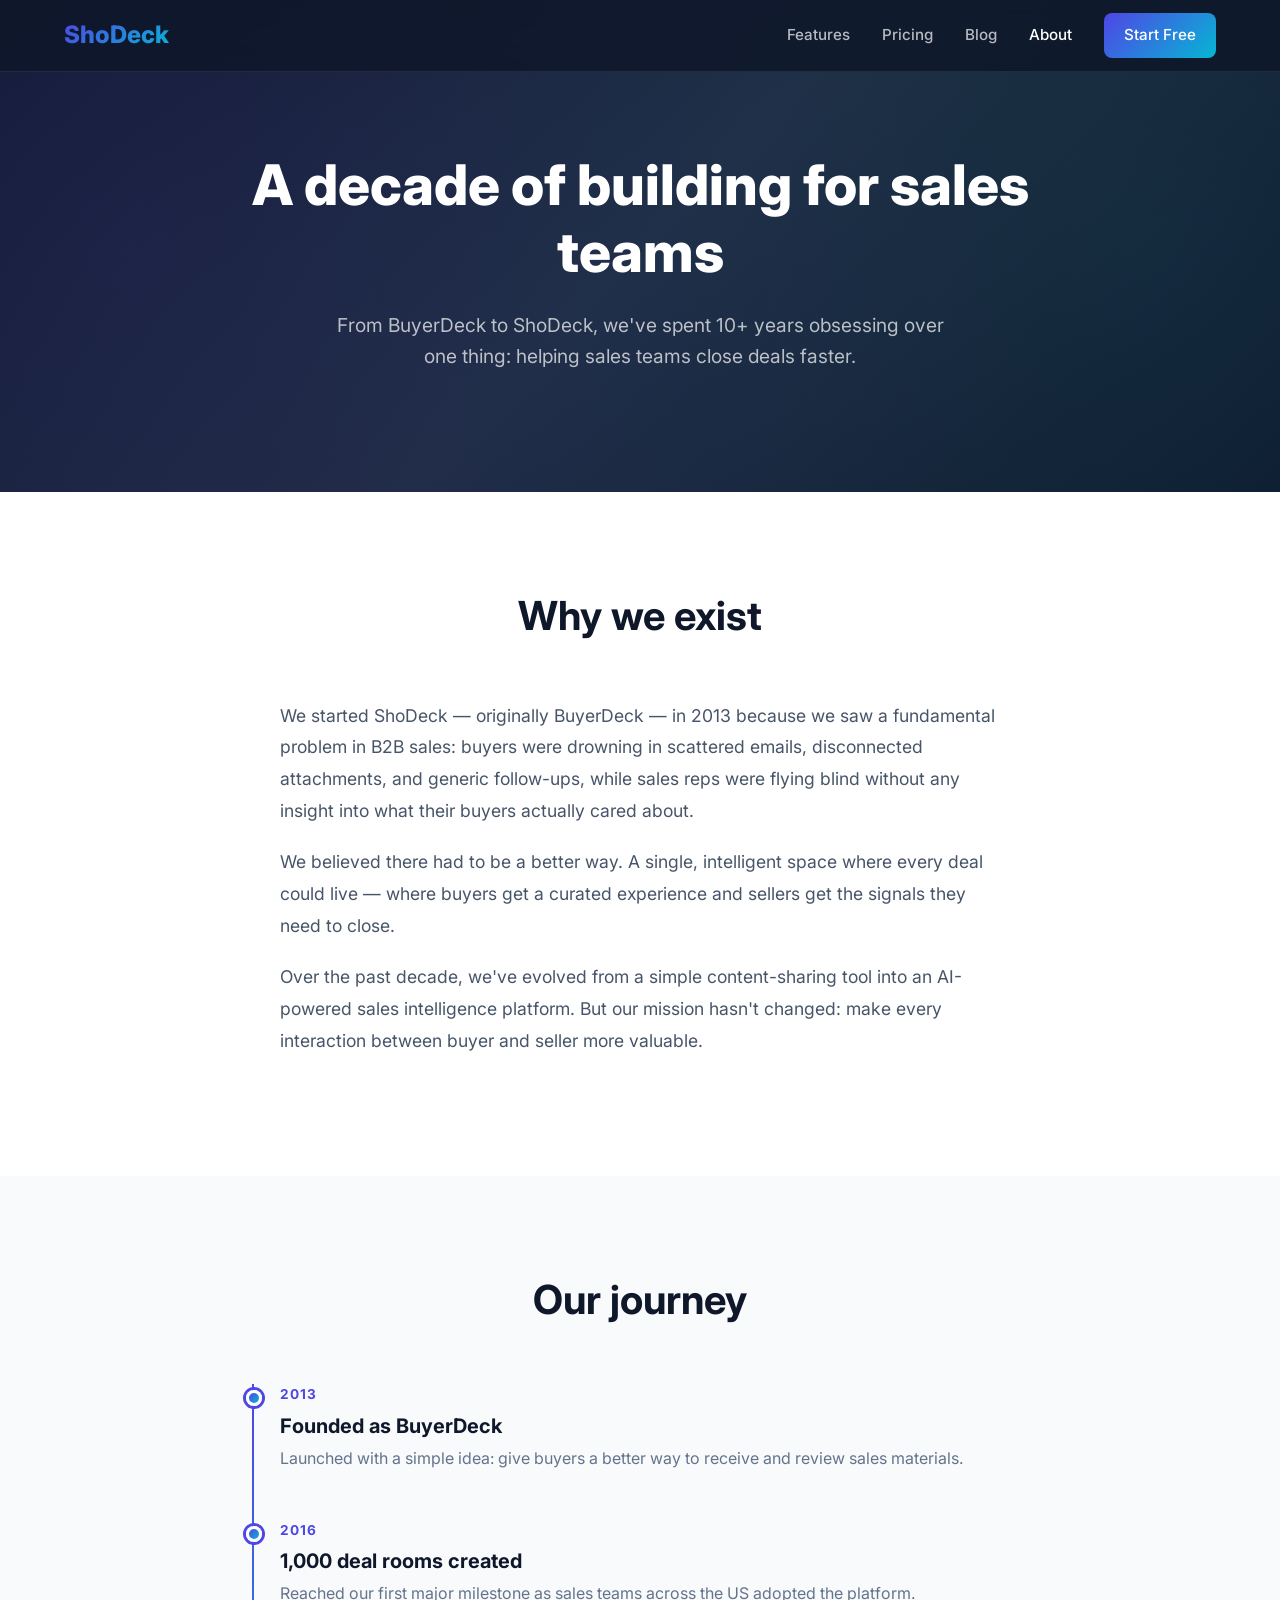
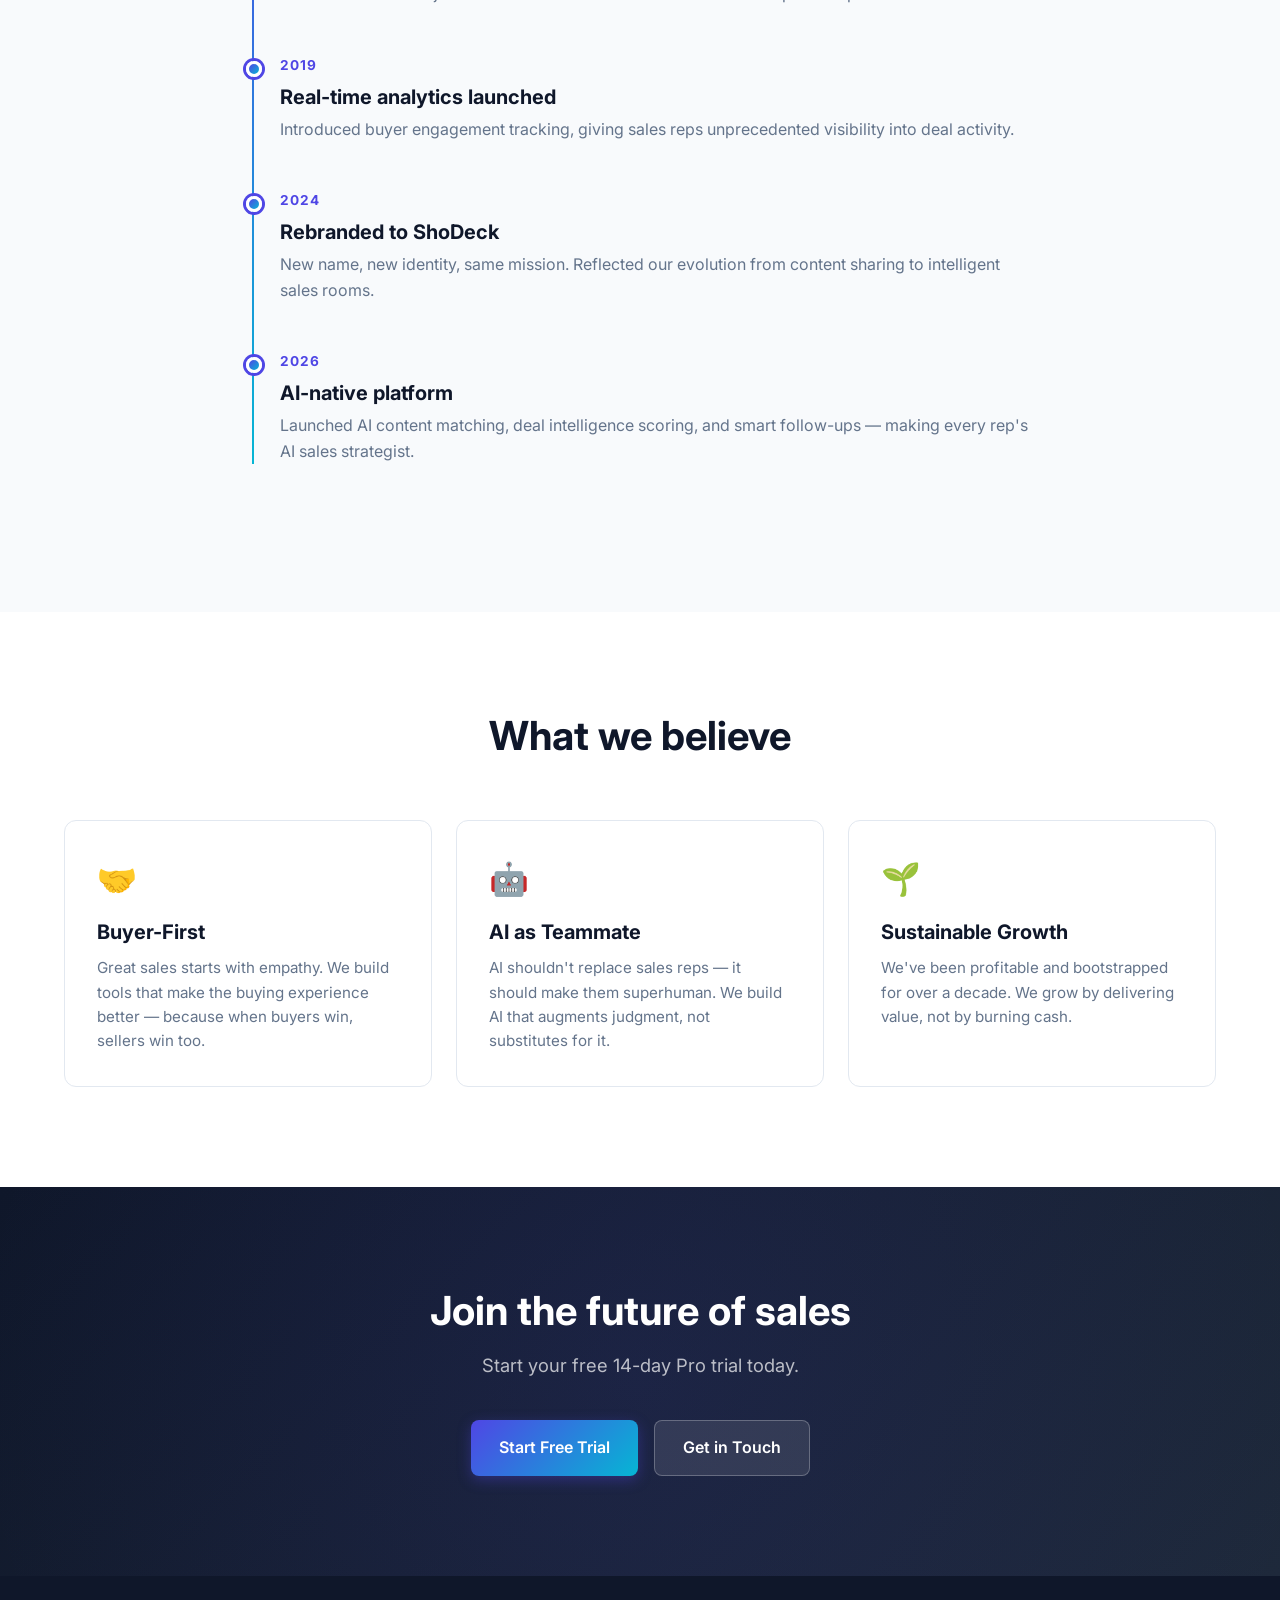
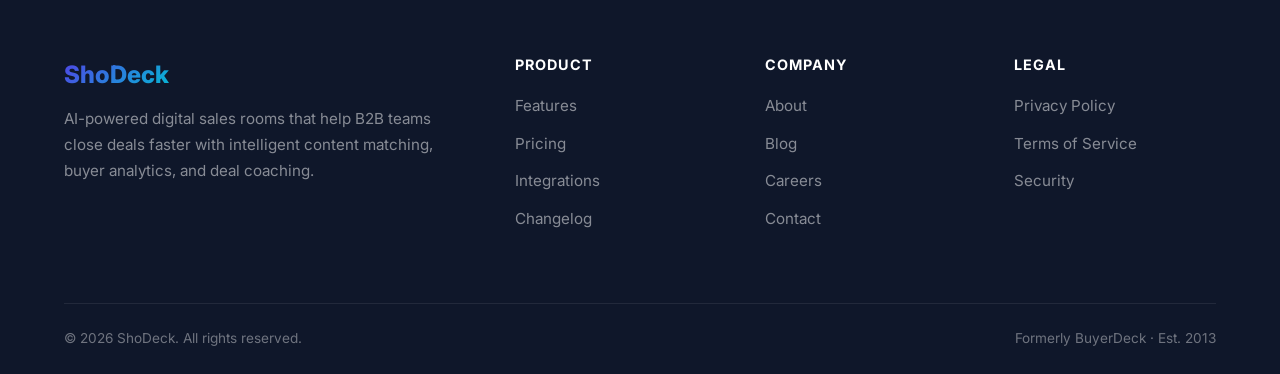
==== about.html @ b6849a94 "Initial build of ShoDeck marketing site Static HTML/CSS/JS marketing site for shodeck.com with 5 pag" ====
<!DOCTYPE html>
<html lang="en">
<head>
    <meta charset="UTF-8">
    <meta name="viewport" content="width=device-width, initial-scale=1.0">
    <title>About — ShoDeck</title>
    <meta name="description" content="From BuyerDeck to ShoDeck, we've spent 10+ years obsessing over one thing: helping sales teams close deals faster.">
    <link rel="preconnect" href="https://fonts.googleapis.com">
    <link rel="preconnect" href="https://fonts.gstatic.com" crossorigin>
    <link href="https://fonts.googleapis.com/css2?family=Inter:wght@400;500;600;700;800&display=swap" rel="stylesheet">
    <link rel="stylesheet" href="styles.css">
</head>
<body>

    <!-- Navigation -->
    <nav class="nav">
        <div class="container">
            <a href="index.html" class="nav-logo">ShoDeck</a>
            <div class="nav-links">
                <a href="features.html">Features</a>
                <a href="pricing.html">Pricing</a>
                <a href="blog.html">Blog</a>
                <a href="about.html" class="active">About</a>
                <a href="pricing.html" class="nav-cta">Start Free</a>
            </div>
            <button class="nav-hamburger" aria-label="Toggle menu">
                <span></span>
                <span></span>
                <span></span>
            </button>
        </div>
        <div class="mobile-menu">
            <a href="features.html">Features</a>
            <a href="pricing.html">Pricing</a>
            <a href="blog.html">Blog</a>
            <a href="about.html" class="active">About</a>
            <a href="pricing.html" class="btn btn-primary">Start Free</a>
        </div>
    </nav>

    <!-- Hero -->
    <section class="hero">
        <div class="container">
            <h1>A decade of building for sales teams</h1>
            <p>From BuyerDeck to ShoDeck, we've spent 10+ years obsessing over one thing: helping sales teams close deals faster.</p>
        </div>
    </section>

    <!-- Why We Exist -->
    <section class="section">
        <div class="container">
            <h2 class="section-header">Why we exist</h2>
            <div class="narrative animate">
                <p>We started ShoDeck — originally BuyerDeck — in 2013 because we saw a fundamental problem in B2B sales: buyers were drowning in scattered emails, disconnected attachments, and generic follow-ups, while sales reps were flying blind without any insight into what their buyers actually cared about.</p>
                <p>We believed there had to be a better way. A single, intelligent space where every deal could live — where buyers get a curated experience and sellers get the signals they need to close.</p>
                <p>Over the past decade, we've evolved from a simple content-sharing tool into an AI-powered sales intelligence platform. But our mission hasn't changed: make every interaction between buyer and seller more valuable.</p>
            </div>
        </div>
    </section>

    <!-- Timeline -->
    <section class="section section-light">
        <div class="container">
            <h2 class="section-header">Our journey</h2>
            <div class="timeline">
                <div class="timeline-item animate">
                    <div class="timeline-year">2013</div>
                    <div class="timeline-content">
                        <h3>Founded as BuyerDeck</h3>
                        <p>Launched with a simple idea: give buyers a better way to receive and review sales materials.</p>
                    </div>
                </div>
                <div class="timeline-item animate">
                    <div class="timeline-year">2016</div>
                    <div class="timeline-content">
                        <h3>1,000 deal rooms created</h3>
                        <p>Reached our first major milestone as sales teams across the US adopted the platform.</p>
                    </div>
                </div>
                <div class="timeline-item animate">
                    <div class="timeline-year">2019</div>
                    <div class="timeline-content">
                        <h3>Real-time analytics launched</h3>
                        <p>Introduced buyer engagement tracking, giving sales reps unprecedented visibility into deal activity.</p>
                    </div>
                </div>
                <div class="timeline-item animate">
                    <div class="timeline-year">2024</div>
                    <div class="timeline-content">
                        <h3>Rebranded to ShoDeck</h3>
                        <p>New name, new identity, same mission. Reflected our evolution from content sharing to intelligent sales rooms.</p>
                    </div>
                </div>
                <div class="timeline-item animate">
                    <div class="timeline-year">2026</div>
                    <div class="timeline-content">
                        <h3>AI-native platform</h3>
                        <p>Launched AI content matching, deal intelligence scoring, and smart follow-ups — making every rep's AI sales strategist.</p>
                    </div>
                </div>
            </div>
        </div>
    </section>

    <!-- Values -->
    <section class="section">
        <div class="container">
            <h2 class="section-header">What we believe</h2>
            <div class="values-grid">
                <div class="card animate">
                    <span class="card-icon">&#129309;</span>
                    <h3>Buyer-First</h3>
                    <p>Great sales starts with empathy. We build tools that make the buying experience better — because when buyers win, sellers win too.</p>
                </div>
                <div class="card animate">
                    <span class="card-icon">&#129302;</span>
                    <h3>AI as Teammate</h3>
                    <p>AI shouldn't replace sales reps — it should make them superhuman. We build AI that augments judgment, not substitutes for it.</p>
                </div>
                <div class="card animate">
                    <span class="card-icon">&#127793;</span>
                    <h3>Sustainable Growth</h3>
                    <p>We've been profitable and bootstrapped for over a decade. We grow by delivering value, not by burning cash.</p>
                </div>
            </div>
        </div>
    </section>

    <!-- CTA -->
    <section class="section cta-section">
        <div class="container">
            <h2>Join the future of sales</h2>
            <p>Start your free 14-day Pro trial today.</p>
            <div class="btn-group">
                <a href="pricing.html" class="btn btn-primary">Start Free Trial</a>
                <a href="mailto:hello@shodeck.com" class="btn btn-secondary">Get in Touch</a>
            </div>
        </div>
    </section>

    <!-- Footer -->
    <footer class="footer">
        <div class="container">
            <div class="footer-grid">
                <div class="footer-brand">
                    <a href="index.html" class="nav-logo">ShoDeck</a>
                    <p>AI-powered digital sales rooms that help B2B teams close deals faster with intelligent content matching, buyer analytics, and deal coaching.</p>
                </div>
                <div class="footer-column">
                    <h4>Product</h4>
                    <ul>
                        <li><a href="features.html">Features</a></li>
                        <li><a href="pricing.html">Pricing</a></li>
                        <li><a href="#">Integrations</a></li>
                        <li><a href="#">Changelog</a></li>
                    </ul>
                </div>
                <div class="footer-column">
                    <h4>Company</h4>
                    <ul>
                        <li><a href="about.html">About</a></li>
                        <li><a href="blog.html">Blog</a></li>
                        <li><a href="#">Careers</a></li>
                        <li><a href="mailto:hello@shodeck.com">Contact</a></li>
                    </ul>
                </div>
                <div class="footer-column">
                    <h4>Legal</h4>
                    <ul>
                        <li><a href="#">Privacy Policy</a></li>
                        <li><a href="#">Terms of Service</a></li>
                        <li><a href="#">Security</a></li>
                    </ul>
                </div>
            </div>
            <div class="footer-bottom">
                <span>&copy; 2026 ShoDeck. All rights reserved.</span>
                <span>Formerly BuyerDeck &middot; Est. 2013</span>
            </div>
        </div>
    </footer>

    <script src="script.js"></script>
</body>
</html>
---- styles.css ----
/* ===== RESET & BASE ===== */
*, *::before, *::after { box-sizing: border-box; margin: 0; padding: 0; }

:root {
  --primary: #4F46E5;
  --accent: #06B6D4;
  --dark: #0F172A;
  --gray: #64748B;
  --light: #F8FAFC;
  --gradient: linear-gradient(135deg, #4F46E5, #06B6D4);
  --card-radius: 12px;
  --nav-height: 72px;
}

html { scroll-behavior: smooth; }

body {
  font-family: 'Inter', -apple-system, BlinkMacSystemFont, sans-serif;
  color: var(--dark);
  background: #fff;
  line-height: 1.6;
  -webkit-font-smoothing: antialiased;
}

a { color: inherit; text-decoration: none; }
img { max-width: 100%; display: block; }
ul { list-style: none; }

.container {
  max-width: 1200px;
  margin: 0 auto;
  padding: 0 24px;
}

/* ===== TYPOGRAPHY ===== */
h1, h2, h3, h4 { line-height: 1.2; font-weight: 700; }
h1 { font-size: clamp(2.25rem, 5vw, 3.5rem); font-weight: 800; }
h2 { font-size: clamp(1.75rem, 4vw, 2.5rem); }
h3 { font-size: 1.25rem; }
p { color: var(--gray); }

.gradient-text {
  background: var(--gradient);
  -webkit-background-clip: text;
  -webkit-text-fill-color: transparent;
  background-clip: text;
}

/* ===== BUTTONS ===== */
.btn {
  display: inline-flex;
  align-items: center;
  justify-content: center;
  padding: 14px 28px;
  border-radius: 8px;
  font-weight: 600;
  font-size: 1rem;
  transition: all 0.2s ease;
  border: none;
  cursor: pointer;
  font-family: inherit;
}

.btn-primary {
  background: var(--gradient);
  color: #fff;
  box-shadow: 0 4px 14px rgba(79, 70, 229, 0.35);
}
.btn-primary:hover {
  transform: translateY(-2px);
  box-shadow: 0 6px 20px rgba(79, 70, 229, 0.45);
}

.btn-secondary {
  background: rgba(255,255,255,0.1);
  color: #fff;
  border: 1px solid rgba(255,255,255,0.25);
}
.btn-secondary:hover {
  background: rgba(255,255,255,0.2);
}

.btn-outline {
  background: transparent;
  color: var(--primary);
  border: 2px solid var(--primary);
}
.btn-outline:hover {
  background: var(--primary);
  color: #fff;
}

.btn-group {
  display: flex;
  gap: 16px;
  flex-wrap: wrap;
}

/* ===== NAVIGATION ===== */
.nav {
  position: fixed;
  top: 0;
  left: 0;
  right: 0;
  height: var(--nav-height);
  background: rgba(15, 23, 42, 0.85);
  backdrop-filter: blur(12px);
  -webkit-backdrop-filter: blur(12px);
  z-index: 1000;
  border-bottom: 1px solid rgba(255,255,255,0.08);
}

.nav .container {
  display: flex;
  align-items: center;
  justify-content: space-between;
  height: 100%;
}

.nav-logo {
  font-size: 1.5rem;
  font-weight: 800;
  background: var(--gradient);
  -webkit-background-clip: text;
  -webkit-text-fill-color: transparent;
  background-clip: text;
}

.nav-links {
  display: flex;
  align-items: center;
  gap: 32px;
}

.nav-links a {
  color: rgba(255,255,255,0.7);
  font-weight: 500;
  font-size: 0.95rem;
  transition: color 0.2s;
}

.nav-links a:hover,
.nav-links a.active {
  color: #fff;
}

.nav-cta {
  background: var(--gradient);
  color: #fff !important;
  padding: 10px 20px;
  border-radius: 8px;
  font-weight: 600;
  transition: all 0.2s;
}
.nav-cta:hover {
  transform: translateY(-1px);
  box-shadow: 0 4px 12px rgba(79, 70, 229, 0.4);
}

.nav-hamburger {
  display: none;
  flex-direction: column;
  gap: 5px;
  cursor: pointer;
  background: none;
  border: none;
  padding: 4px;
}
.nav-hamburger span {
  width: 24px;
  height: 2px;
  background: #fff;
  border-radius: 2px;
  transition: all 0.3s;
}

/* ===== HERO SECTIONS ===== */
.hero {
  padding: calc(var(--nav-height) + 80px) 0 80px;
  background: linear-gradient(135deg, #0F172A 0%, #1E293B 50%, #0F172A 100%);
  color: #fff;
  text-align: center;
  position: relative;
  overflow: hidden;
}
.hero::before {
  content: '';
  position: absolute;
  top: -50%;
  left: -50%;
  width: 200%;
  height: 200%;
  background: radial-gradient(circle at 30% 50%, rgba(79, 70, 229, 0.12) 0%, transparent 50%),
              radial-gradient(circle at 70% 50%, rgba(6, 182, 212, 0.08) 0%, transparent 50%);
  pointer-events: none;
}
.hero .container { position: relative; z-index: 1; }
.hero h1 { margin-bottom: 24px; max-width: 800px; margin-left: auto; margin-right: auto; }
.hero p { font-size: 1.2rem; color: rgba(255,255,255,0.7); max-width: 640px; margin: 0 auto 40px; }
.hero .btn-group { justify-content: center; }

.hero-home { padding-bottom: 60px; }

/* ===== STATS BAR ===== */
.stats-bar {
  background: var(--dark);
  border-top: 1px solid rgba(255,255,255,0.06);
  padding: 40px 0;
}
.stats-grid {
  display: grid;
  grid-template-columns: repeat(4, 1fr);
  gap: 32px;
  text-align: center;
}
.stat-item strong {
  display: block;
  font-size: 1.5rem;
  font-weight: 800;
  background: var(--gradient);
  -webkit-background-clip: text;
  -webkit-text-fill-color: transparent;
  background-clip: text;
  margin-bottom: 4px;
}
.stat-item span {
  font-size: 0.9rem;
  color: rgba(255,255,255,0.5);
}

/* ===== SECTIONS ===== */
.section {
  padding: 100px 0;
}
.section-light {
  background: var(--light);
}
.section-header {
  text-align: center;
  max-width: 640px;
  margin: 0 auto 60px;
}
.section-header p {
  margin-top: 16px;
  font-size: 1.1rem;
}

/* ===== CARDS ===== */
.card {
  background: #fff;
  border: 1px solid #E2E8F0;
  border-radius: var(--card-radius);
  padding: 32px;
  transition: all 0.3s ease;
}
.card:hover {
  transform: translateY(-4px);
  box-shadow: 0 12px 40px rgba(0,0,0,0.08);
  border-color: transparent;
}
.card-icon {
  font-size: 2rem;
  margin-bottom: 16px;
  display: block;
}
.card h3 { margin-bottom: 12px; }
.card p { font-size: 0.95rem; }

/* ===== FEATURE GRID ===== */
.features-grid {
  display: grid;
  grid-template-columns: repeat(3, 1fr);
  gap: 24px;
}

/* ===== HOW IT WORKS ===== */
.steps-grid {
  display: grid;
  grid-template-columns: repeat(3, 1fr);
  gap: 32px;
  counter-reset: step;
}
.step {
  text-align: center;
  position: relative;
}
.step-number {
  width: 56px;
  height: 56px;
  border-radius: 50%;
  background: var(--gradient);
  color: #fff;
  font-size: 1.25rem;
  font-weight: 800;
  display: inline-flex;
  align-items: center;
  justify-content: center;
  margin-bottom: 20px;
}
.step h3 { margin-bottom: 12px; }

/* ===== TESTIMONIAL ===== */
.testimonial {
  background: var(--light);
  padding: 100px 0;
}
.testimonial-card {
  max-width: 720px;
  margin: 0 auto;
  text-align: center;
}
.testimonial-card blockquote {
  font-size: 1.35rem;
  font-weight: 500;
  color: var(--dark);
  line-height: 1.6;
  margin-bottom: 24px;
  font-style: italic;
}
.testimonial-card cite {
  font-style: normal;
  color: var(--gray);
  font-size: 1rem;
}
.testimonial-card cite strong {
  display: block;
  color: var(--dark);
  font-weight: 600;
}

/* ===== CTA SECTION ===== */
.cta-section {
  padding: 100px 0;
  background: linear-gradient(135deg, #0F172A, #1E293B);
  text-align: center;
  color: #fff;
  position: relative;
  overflow: hidden;
}
.cta-section::before {
  content: '';
  position: absolute;
  top: -50%;
  left: -50%;
  width: 200%;
  height: 200%;
  background: radial-gradient(circle at 50% 50%, rgba(79, 70, 229, 0.1) 0%, transparent 50%);
  pointer-events: none;
}
.cta-section .container { position: relative; z-index: 1; }
.cta-section h2 { margin-bottom: 16px; }
.cta-section p { color: rgba(255,255,255,0.7); margin-bottom: 40px; font-size: 1.15rem; max-width: 540px; margin-left: auto; margin-right: auto; }
.cta-section .btn-group { justify-content: center; }

/* ===== PRICING ===== */
.pricing-grid {
  display: grid;
  grid-template-columns: repeat(3, 1fr);
  gap: 24px;
  align-items: start;
}
.pricing-card {
  background: #fff;
  border: 1px solid #E2E8F0;
  border-radius: var(--card-radius);
  padding: 40px 32px;
  text-align: center;
  transition: all 0.3s ease;
}
.pricing-card:hover {
  transform: translateY(-4px);
  box-shadow: 0 12px 40px rgba(0,0,0,0.08);
}
.pricing-card.featured {
  border: 2px solid var(--primary);
  position: relative;
  transform: scale(1.04);
  box-shadow: 0 12px 40px rgba(79, 70, 229, 0.15);
}
.pricing-card.featured:hover {
  transform: scale(1.04) translateY(-4px);
}
.pricing-badge {
  position: absolute;
  top: -14px;
  left: 50%;
  transform: translateX(-50%);
  background: var(--gradient);
  color: #fff;
  font-size: 0.8rem;
  font-weight: 700;
  padding: 4px 20px;
  border-radius: 20px;
  text-transform: uppercase;
  letter-spacing: 0.5px;
}
.pricing-card h3 { font-size: 1.35rem; margin-bottom: 8px; }
.pricing-price {
  font-size: 3rem;
  font-weight: 800;
  color: var(--dark);
  margin: 16px 0 4px;
}
.pricing-price span {
  font-size: 1rem;
  font-weight: 500;
  color: var(--gray);
}
.pricing-desc {
  font-size: 0.9rem;
  color: var(--gray);
  margin-bottom: 24px;
}
.pricing-features {
  text-align: left;
  margin-bottom: 32px;
}
.pricing-features li {
  padding: 8px 0;
  font-size: 0.95rem;
  color: var(--dark);
  display: flex;
  align-items: start;
  gap: 10px;
}
.pricing-features li::before {
  content: '\2713';
  color: var(--primary);
  font-weight: 700;
  flex-shrink: 0;
}
.pricing-card .btn { width: 100%; }

/* ===== FAQ ===== */
.faq-list {
  max-width: 720px;
  margin: 0 auto;
}
.faq-item {
  border-bottom: 1px solid #E2E8F0;
}
.faq-question {
  width: 100%;
  background: none;
  border: none;
  padding: 24px 0;
  text-align: left;
  font-size: 1.1rem;
  font-weight: 600;
  color: var(--dark);
  cursor: pointer;
  display: flex;
  justify-content: space-between;
  align-items: center;
  font-family: inherit;
}
.faq-question::after {
  content: '+';
  font-size: 1.5rem;
  font-weight: 400;
  color: var(--gray);
  transition: transform 0.3s;
}
.faq-item.open .faq-question::after {
  content: '\2212';
}
.faq-answer {
  max-height: 0;
  overflow: hidden;
  transition: max-height 0.3s ease, padding 0.3s ease;
}
.faq-item.open .faq-answer {
  max-height: 300px;
  padding-bottom: 24px;
}
.faq-answer p {
  font-size: 1rem;
  line-height: 1.7;
}

/* ===== TIMELINE ===== */
.timeline {
  position: relative;
  max-width: 800px;
  margin: 0 auto;
  padding: 0 0 0 40px;
}
.timeline::before {
  content: '';
  position: absolute;
  left: 12px;
  top: 0;
  bottom: 0;
  width: 2px;
  background: var(--gradient);
}
.timeline-item {
  position: relative;
  margin-bottom: 48px;
}
.timeline-item::before {
  content: '';
  position: absolute;
  left: -34px;
  top: 6px;
  width: 16px;
  height: 16px;
  border-radius: 50%;
  background: var(--gradient);
  border: 3px solid #fff;
  box-shadow: 0 0 0 3px var(--primary);
}
.timeline-year {
  font-size: 0.85rem;
  font-weight: 700;
  color: var(--primary);
  text-transform: uppercase;
  letter-spacing: 1px;
  margin-bottom: 8px;
}
.timeline-item h3 { margin-bottom: 8px; }

/* ===== VALUES ===== */
.values-grid {
  display: grid;
  grid-template-columns: repeat(3, 1fr);
  gap: 24px;
}

/* ===== BLOG ===== */
.blog-grid {
  display: grid;
  grid-template-columns: repeat(3, 1fr);
  gap: 24px;
}
.blog-card {
  background: #fff;
  border: 1px solid #E2E8F0;
  border-radius: var(--card-radius);
  overflow: hidden;
  transition: all 0.3s ease;
}
.blog-card:hover {
  transform: translateY(-4px);
  box-shadow: 0 12px 40px rgba(0,0,0,0.08);
  border-color: transparent;
}
.blog-card-image {
  height: 180px;
  background: var(--gradient);
  position: relative;
  display: flex;
  align-items: center;
  justify-content: center;
}
.blog-card-image span {
  font-size: 3rem;
}
.blog-card-body {
  padding: 24px;
}
.blog-tag {
  display: inline-block;
  font-size: 0.75rem;
  font-weight: 600;
  color: var(--primary);
  background: rgba(79, 70, 229, 0.08);
  padding: 4px 12px;
  border-radius: 20px;
  margin-bottom: 12px;
  text-transform: uppercase;
  letter-spacing: 0.5px;
}
.blog-card h3 {
  font-size: 1.1rem;
  margin-bottom: 8px;
  line-height: 1.4;
}
.blog-card p {
  font-size: 0.9rem;
  line-height: 1.6;
}
.blog-meta {
  margin-top: 16px;
  font-size: 0.8rem;
  color: var(--gray);
}

/* Newsletter */
.newsletter {
  background: var(--light);
  padding: 80px 0;
  text-align: center;
}
.newsletter h2 { margin-bottom: 12px; }
.newsletter p { margin-bottom: 32px; }
.newsletter-form {
  display: flex;
  gap: 12px;
  max-width: 480px;
  margin: 0 auto;
}
.newsletter-form input {
  flex: 1;
  padding: 14px 20px;
  border: 1px solid #E2E8F0;
  border-radius: 8px;
  font-size: 1rem;
  font-family: inherit;
  outline: none;
  transition: border-color 0.2s;
}
.newsletter-form input:focus {
  border-color: var(--primary);
}

/* ===== ABOUT NARRATIVE ===== */
.narrative {
  max-width: 720px;
  margin: 0 auto;
}
.narrative p {
  font-size: 1.1rem;
  line-height: 1.8;
  margin-bottom: 20px;
  color: #475569;
}

/* ===== FEATURE DETAIL SECTIONS ===== */
.feature-section {
  padding: 80px 0;
}
.feature-section:nth-child(even) {
  background: var(--light);
}
.feature-section-header {
  text-align: center;
  margin-bottom: 48px;
}
.feature-section-header h2 { margin-bottom: 12px; }
.feature-detail-grid {
  display: grid;
  grid-template-columns: repeat(3, 1fr);
  gap: 24px;
}

/* ===== FOOTER ===== */
.footer {
  background: var(--dark);
  color: rgba(255,255,255,0.7);
  padding: 80px 0 0;
}
.footer-grid {
  display: grid;
  grid-template-columns: 2fr 1fr 1fr 1fr;
  gap: 48px;
  margin-bottom: 60px;
}
.footer-brand p {
  color: rgba(255,255,255,0.5);
  font-size: 0.95rem;
  margin-top: 12px;
  line-height: 1.7;
}
.footer h4 {
  color: #fff;
  font-size: 0.9rem;
  text-transform: uppercase;
  letter-spacing: 1px;
  margin-bottom: 20px;
}
.footer ul li {
  margin-bottom: 12px;
}
.footer ul a {
  color: rgba(255,255,255,0.5);
  transition: color 0.2s;
  font-size: 0.95rem;
}
.footer ul a:hover {
  color: #fff;
}
.footer-bottom {
  border-top: 1px solid rgba(255,255,255,0.08);
  padding: 24px 0;
  display: flex;
  justify-content: space-between;
  align-items: center;
  font-size: 0.85rem;
  color: rgba(255,255,255,0.4);
}

/* ===== ANIMATIONS ===== */
.animate {
  opacity: 0;
  transform: translateY(30px);
  transition: opacity 0.6s ease, transform 0.6s ease;
}
.animate.visible {
  opacity: 1;
  transform: translateY(0);
}

/* ===== MOBILE ===== */
.mobile-menu {
  display: none;
  position: fixed;
  top: var(--nav-height);
  left: 0;
  right: 0;
  background: rgba(15, 23, 42, 0.98);
  backdrop-filter: blur(12px);
  padding: 24px;
  flex-direction: column;
  gap: 20px;
  border-bottom: 1px solid rgba(255,255,255,0.08);
  z-index: 999;
}
.mobile-menu.open { display: flex; }
.mobile-menu a {
  color: rgba(255,255,255,0.7);
  font-weight: 500;
  font-size: 1.1rem;
  padding: 8px 0;
}
.mobile-menu a:hover { color: #fff; }
.mobile-menu .nav-cta {
  text-align: center;
  margin-top: 8px;
}

@media (max-width: 768px) {
  .nav-links { display: none; }
  .nav-hamburger { display: flex; }

  .stats-grid { grid-template-columns: repeat(2, 1fr); gap: 24px; }
  .features-grid,
  .steps-grid,
  .pricing-grid,
  .values-grid,
  .blog-grid,
  .feature-detail-grid { grid-template-columns: 1fr; }

  .pricing-card.featured { transform: none; }
  .pricing-card.featured:hover { transform: translateY(-4px); }

  .footer-grid { grid-template-columns: 1fr 1fr; gap: 32px; }
  .footer-brand { grid-column: 1 / -1; }
  .footer-bottom { flex-direction: column; gap: 8px; text-align: center; }

  .hero { padding: calc(var(--nav-height) + 48px) 0 48px; }
  .section { padding: 60px 0; }
  .cta-section { padding: 60px 0; }

  .newsletter-form { flex-direction: column; }

  .btn-group { flex-direction: column; align-items: center; }
  .btn-group .btn { width: 100%; max-width: 300px; }

  h1 { font-size: 2rem; }
}

@media (min-width: 769px) and (max-width: 1024px) {
  .features-grid,
  .blog-grid,
  .feature-detail-grid { grid-template-columns: repeat(2, 1fr); }
  .footer-grid { grid-template-columns: 2fr 1fr 1fr; }
}
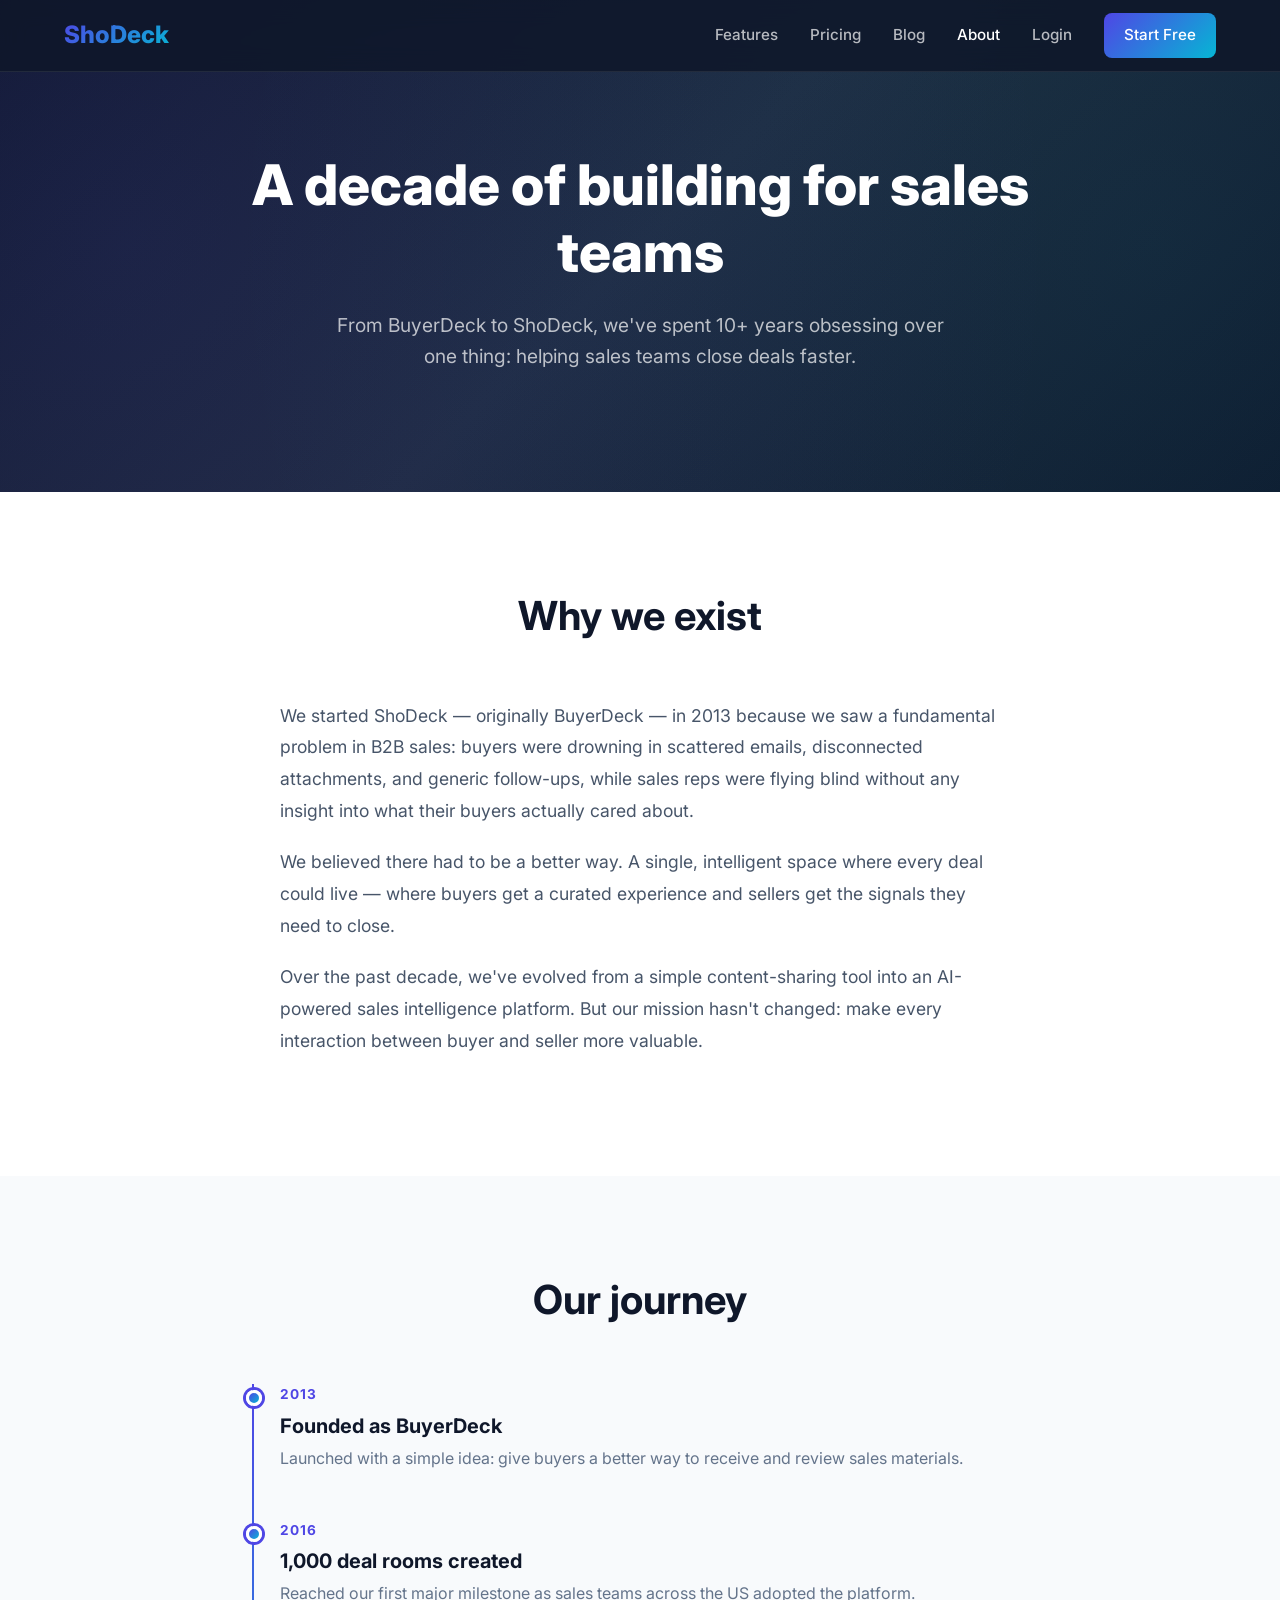
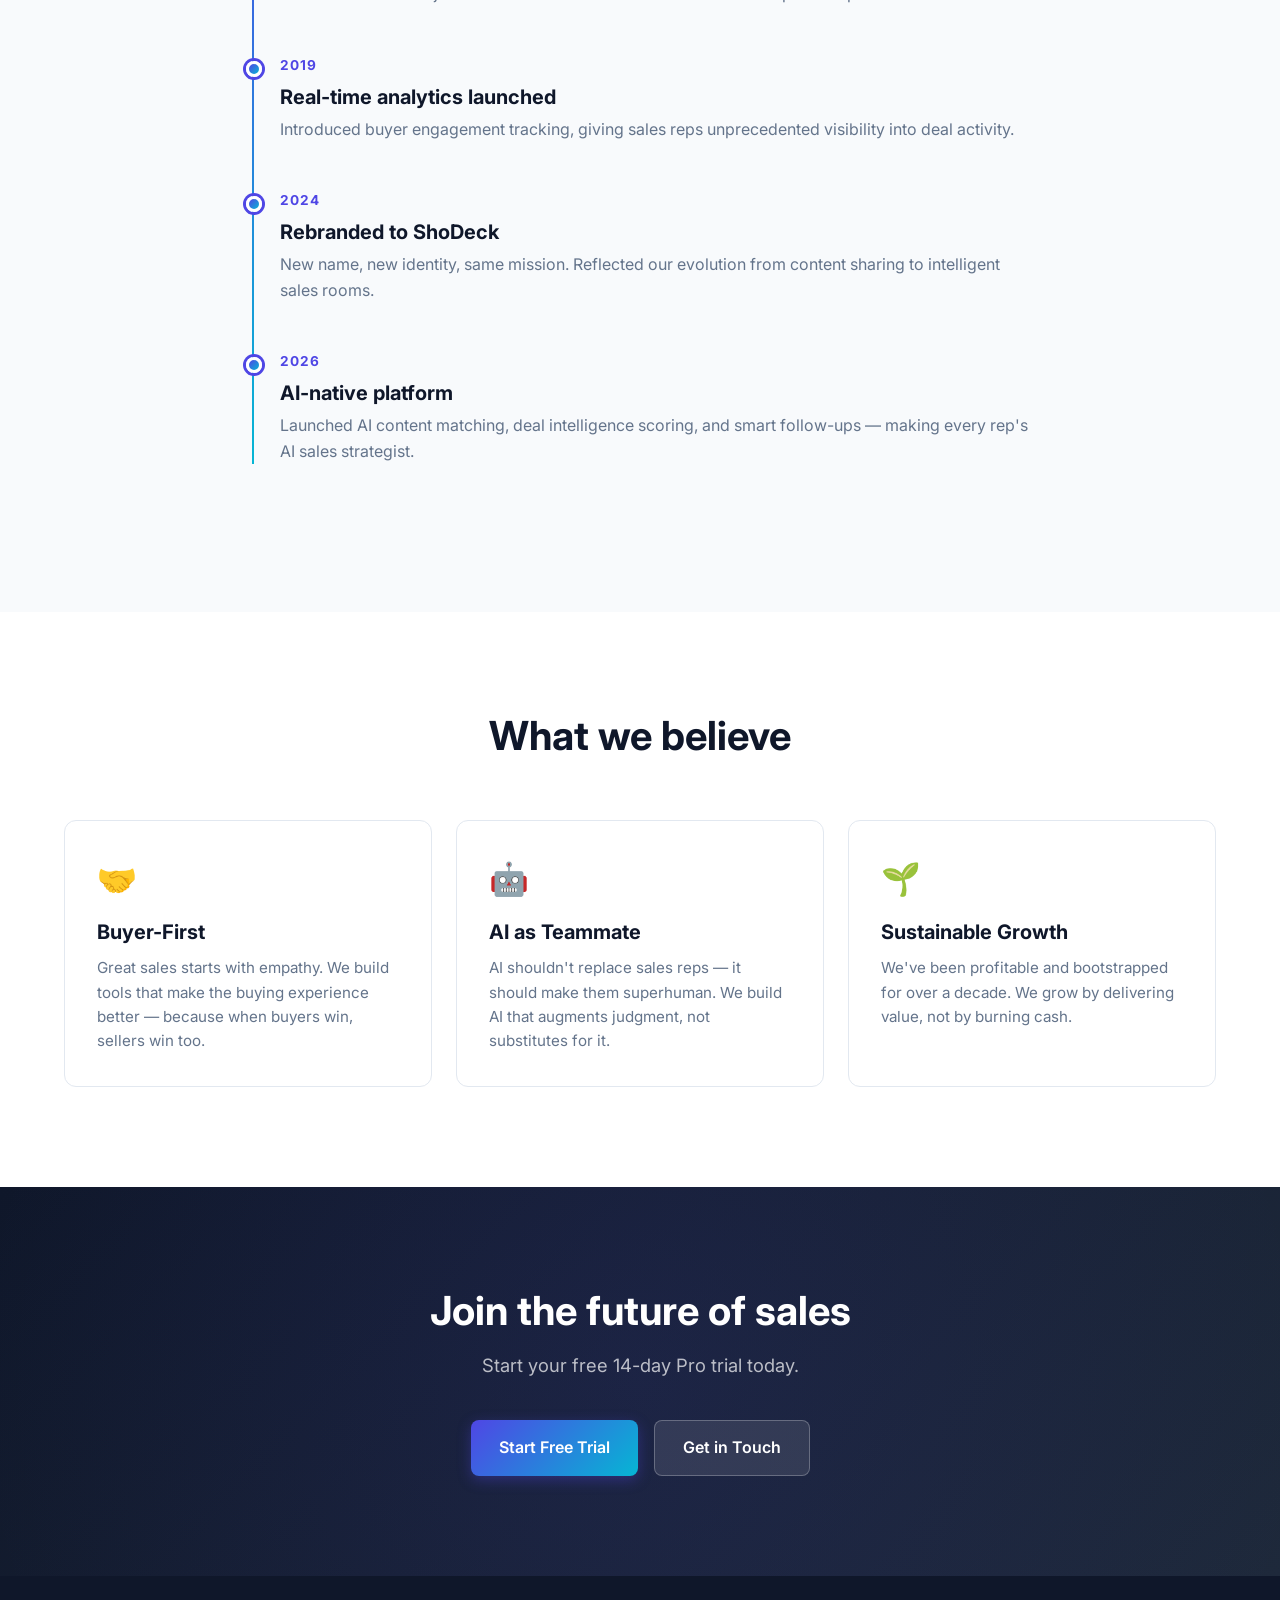
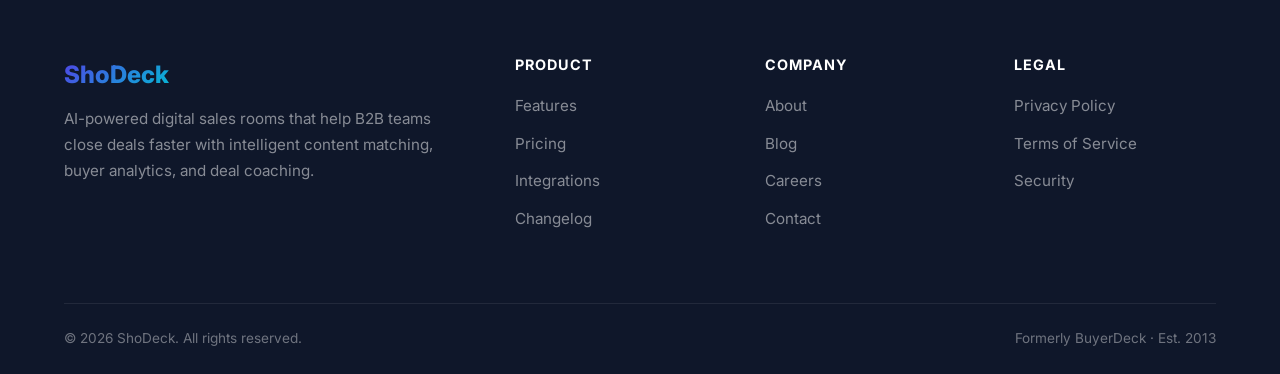
==== commit bda69dde: "Add blog posts, testimonials, SEO files, and app login/signup links - Migrate 7 blog posts with full" ====
--- a/about.html
+++ b/about.html
@@ -21,7 +21,8 @@
                 <a href="pricing.html">Pricing</a>
                 <a href="blog.html">Blog</a>
                 <a href="about.html" class="active">About</a>
-                <a href="pricing.html" class="nav-cta">Start Free</a>
+                <a href="https://app.shodeck.com/">Login</a>
+                <a href="https://app.shodeck.com/signup" class="nav-cta">Start Free</a>
             </div>
             <button class="nav-hamburger" aria-label="Toggle menu">
                 <span></span>
@@ -34,7 +35,8 @@
             <a href="pricing.html">Pricing</a>
             <a href="blog.html">Blog</a>
             <a href="about.html" class="active">About</a>
-            <a href="pricing.html" class="btn btn-primary">Start Free</a>
+            <a href="https://app.shodeck.com/">Login</a>
+            <a href="https://app.shodeck.com/signup" class="btn btn-primary">Start Free</a>
         </div>
     </nav>
 
@@ -132,7 +134,7 @@
             <h2>Join the future of sales</h2>
             <p>Start your free 14-day Pro trial today.</p>
             <div class="btn-group">
-                <a href="pricing.html" class="btn btn-primary">Start Free Trial</a>
+                <a href="https://app.shodeck.com/signup" class="btn btn-primary">Start Free Trial</a>
                 <a href="mailto:hello@shodeck.com" class="btn btn-secondary">Get in Touch</a>
             </div>
         </div>
--- a/styles.css
+++ b/styles.css
@@ -304,23 +304,44 @@
   background: var(--light);
   padding: 100px 0;
 }
+.testimonials-grid {
+  display: grid;
+  grid-template-columns: repeat(2, 1fr);
+  gap: 24px;
+}
 .testimonial-card {
-  max-width: 720px;
-  margin: 0 auto;
-  text-align: center;
+  background: #fff;
+  border: 1px solid #E2E8F0;
+  border-radius: var(--card-radius);
+  padding: 32px;
+  transition: all 0.3s ease;
+}
+.testimonial-card:hover {
+  transform: translateY(-4px);
+  box-shadow: 0 12px 40px rgba(0,0,0,0.08);
+  border-color: transparent;
+}
+.testimonial-avatar {
+  margin-bottom: 20px;
+}
+.testimonial-avatar img {
+  width: 64px;
+  height: 64px;
+  border-radius: 50%;
+  object-fit: cover;
+  border: 2px solid #E2E8F0;
 }
 .testimonial-card blockquote {
-  font-size: 1.35rem;
-  font-weight: 500;
-  color: var(--dark);
-  line-height: 1.6;
-  margin-bottom: 24px;
+  font-size: 0.95rem;
+  color: #475569;
+  line-height: 1.7;
+  margin-bottom: 20px;
   font-style: italic;
 }
 .testimonial-card cite {
   font-style: normal;
   color: var(--gray);
-  font-size: 1rem;
+  font-size: 0.9rem;
 }
 .testimonial-card cite strong {
   display: block;
@@ -612,6 +633,115 @@
 }
 .newsletter-form input:focus {
   border-color: var(--primary);
+}
+
+/* ===== BLOG POST ===== */
+.blog-post {
+  max-width: 780px;
+  margin: 0 auto;
+  padding: 0 24px;
+}
+.blog-post-header {
+  margin-bottom: 40px;
+}
+.blog-post-header .blog-tag { margin-bottom: 16px; }
+.blog-post-header h1 {
+  font-size: clamp(1.75rem, 4vw, 2.5rem);
+  margin-bottom: 16px;
+  color: var(--dark);
+}
+.blog-post-meta {
+  display: flex;
+  align-items: center;
+  gap: 16px;
+  color: var(--gray);
+  font-size: 0.95rem;
+}
+.blog-post-meta img {
+  width: 40px;
+  height: 40px;
+  border-radius: 50%;
+  object-fit: cover;
+}
+.blog-post-hero-img {
+  width: 100%;
+  border-radius: var(--card-radius);
+  margin-bottom: 40px;
+  aspect-ratio: 16/9;
+  object-fit: cover;
+}
+.blog-post-content h2 {
+  font-size: 1.5rem;
+  margin: 40px 0 16px;
+  color: var(--dark);
+}
+.blog-post-content h3 {
+  font-size: 1.2rem;
+  margin: 32px 0 12px;
+  color: var(--dark);
+}
+.blog-post-content p {
+  font-size: 1.05rem;
+  line-height: 1.8;
+  margin-bottom: 20px;
+  color: #475569;
+}
+.blog-post-content ul,
+.blog-post-content ol {
+  margin: 0 0 20px 24px;
+  color: #475569;
+}
+.blog-post-content li {
+  font-size: 1.05rem;
+  line-height: 1.8;
+  margin-bottom: 8px;
+  list-style: disc;
+}
+.blog-post-content ol li { list-style: decimal; }
+.blog-post-content blockquote {
+  border-left: 4px solid var(--primary);
+  padding: 16px 24px;
+  margin: 24px 0;
+  background: var(--light);
+  border-radius: 0 8px 8px 0;
+}
+.blog-post-content blockquote p {
+  font-style: italic;
+  color: var(--dark);
+  margin-bottom: 8px;
+}
+.blog-post-content blockquote cite {
+  font-style: normal;
+  font-size: 0.9rem;
+  color: var(--gray);
+}
+.blog-post-content table {
+  width: 100%;
+  border-collapse: collapse;
+  margin: 24px 0;
+  font-size: 0.95rem;
+}
+.blog-post-content th,
+.blog-post-content td {
+  padding: 12px 16px;
+  border: 1px solid #E2E8F0;
+  text-align: left;
+  color: #475569;
+}
+.blog-post-content th {
+  background: var(--light);
+  font-weight: 600;
+  color: var(--dark);
+}
+.blog-post-content strong { color: var(--dark); }
+.blog-post-content img {
+  border-radius: var(--card-radius);
+  margin: 24px 0;
+}
+.blog-card-image img {
+  width: 100%;
+  height: 100%;
+  object-fit: cover;
 }
 
 /* ===== ABOUT NARRATIVE ===== */
@@ -740,6 +870,7 @@
   .values-grid,
   .blog-grid,
   .feature-detail-grid { grid-template-columns: 1fr; }
+  .testimonials-grid { grid-template-columns: 1fr; }
 
   .pricing-card.featured { transform: none; }
   .pricing-card.featured:hover { transform: translateY(-4px); }
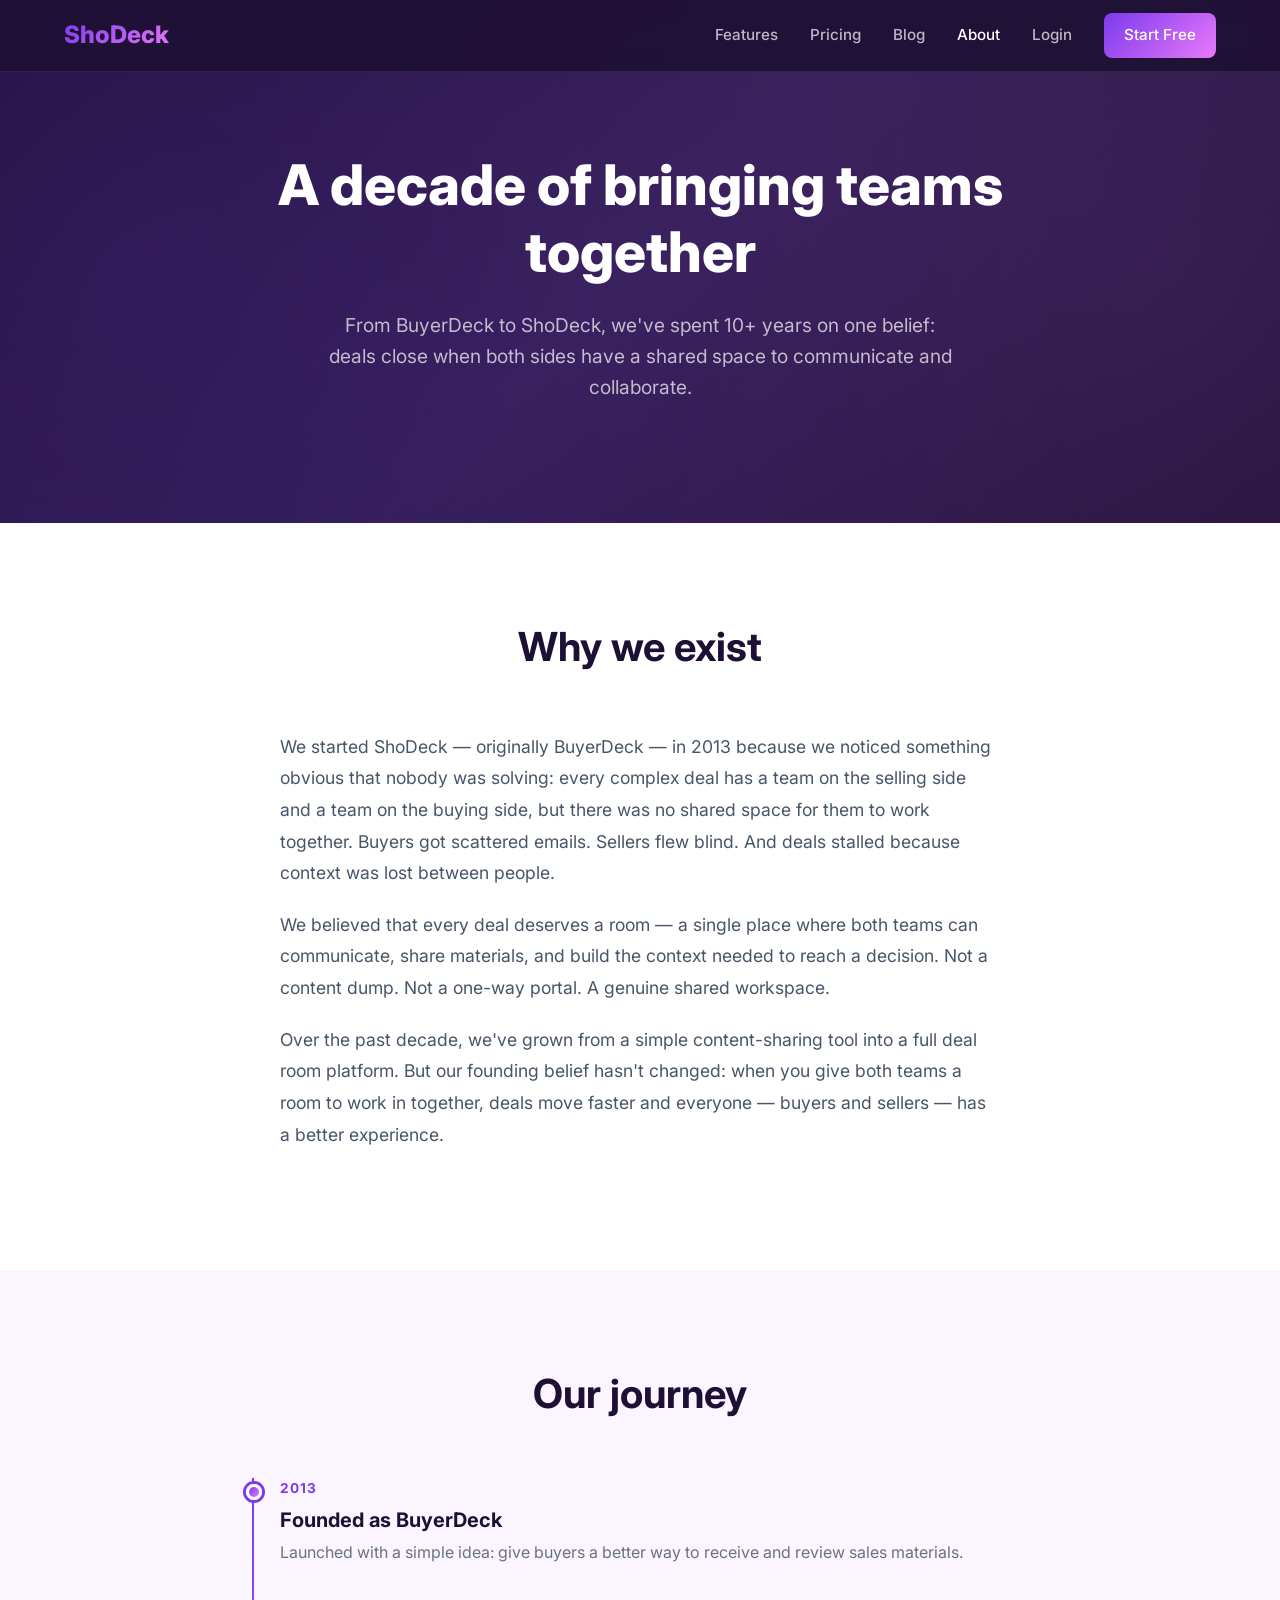
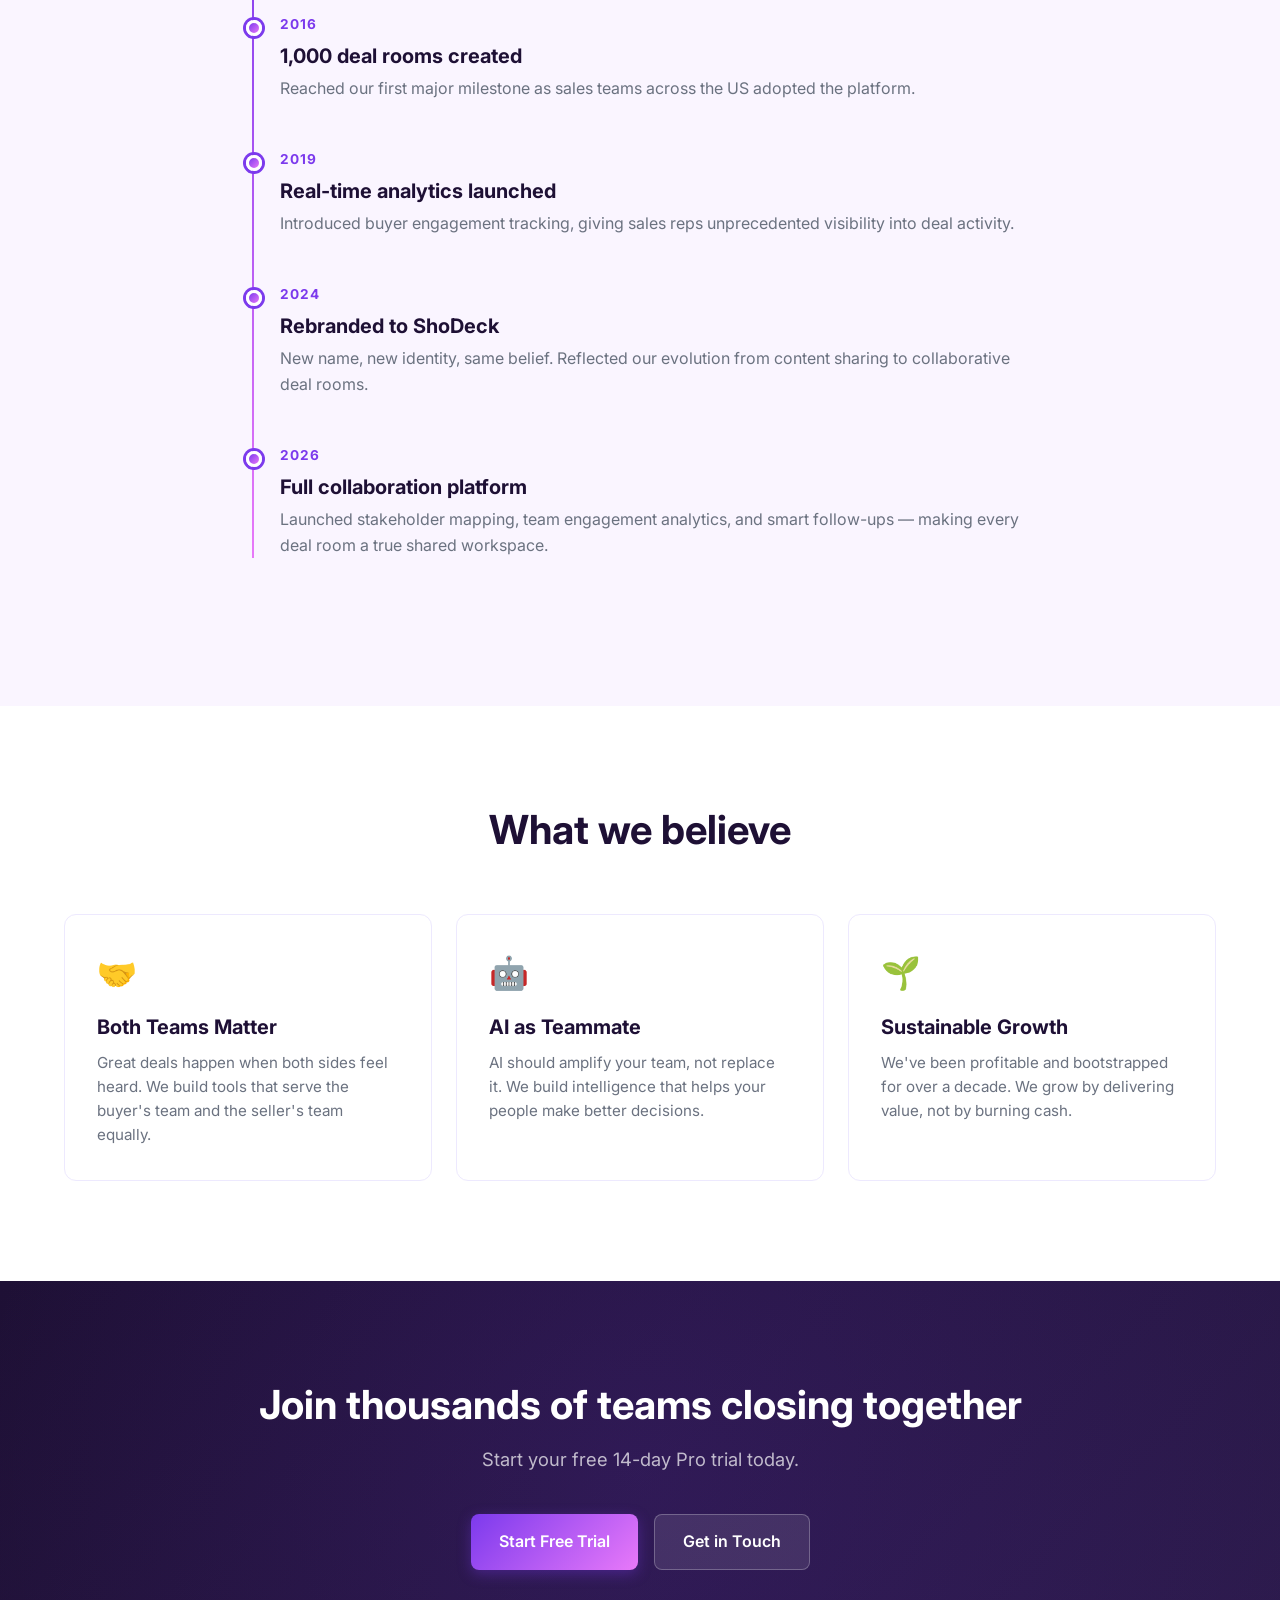
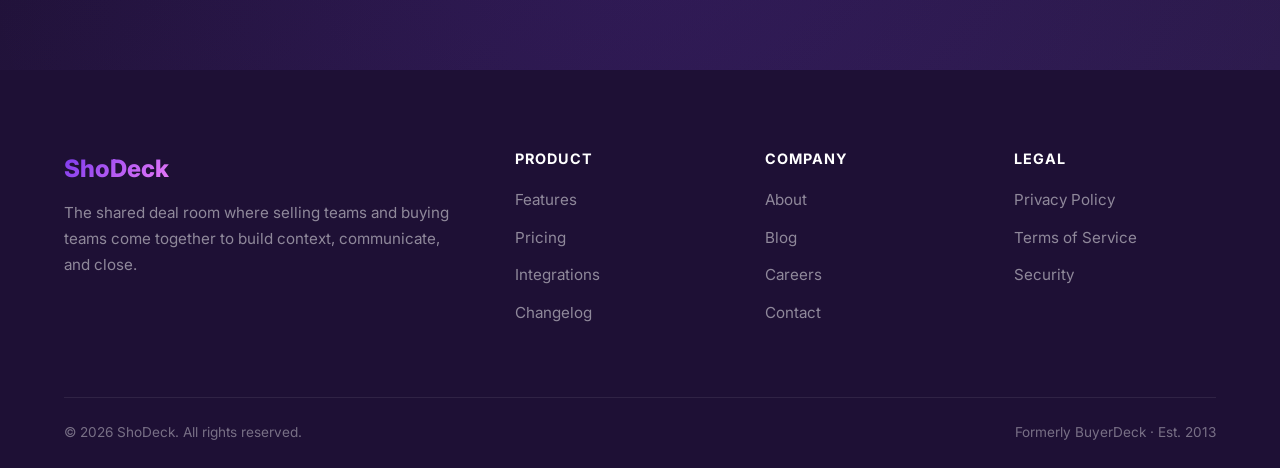
==== commit 99484067: "Rebrand to purple palette and rewrite copy around deal room collaboration - Update color scheme from" ====
--- a/about.html
+++ b/about.html
@@ -43,8 +43,8 @@
     <!-- Hero -->
     <section class="hero">
         <div class="container">
-            <h1>A decade of building for sales teams</h1>
-            <p>From BuyerDeck to ShoDeck, we've spent 10+ years obsessing over one thing: helping sales teams close deals faster.</p>
+            <h1>A decade of bringing teams together</h1>
+            <p>From BuyerDeck to ShoDeck, we've spent 10+ years on one belief: deals close when both sides have a shared space to communicate and collaborate.</p>
         </div>
     </section>
 
@@ -53,9 +53,9 @@
         <div class="container">
             <h2 class="section-header">Why we exist</h2>
             <div class="narrative animate">
-                <p>We started ShoDeck — originally BuyerDeck — in 2013 because we saw a fundamental problem in B2B sales: buyers were drowning in scattered emails, disconnected attachments, and generic follow-ups, while sales reps were flying blind without any insight into what their buyers actually cared about.</p>
-                <p>We believed there had to be a better way. A single, intelligent space where every deal could live — where buyers get a curated experience and sellers get the signals they need to close.</p>
-                <p>Over the past decade, we've evolved from a simple content-sharing tool into an AI-powered sales intelligence platform. But our mission hasn't changed: make every interaction between buyer and seller more valuable.</p>
+                <p>We started ShoDeck — originally BuyerDeck — in 2013 because we noticed something obvious that nobody was solving: every complex deal has a team on the selling side and a team on the buying side, but there was no shared space for them to work together. Buyers got scattered emails. Sellers flew blind. And deals stalled because context was lost between people.</p>
+                <p>We believed that every deal deserves a room — a single place where both teams can communicate, share materials, and build the context needed to reach a decision. Not a content dump. Not a one-way portal. A genuine shared workspace.</p>
+                <p>Over the past decade, we've grown from a simple content-sharing tool into a full deal room platform. But our founding belief hasn't changed: when you give both teams a room to work in together, deals move faster and everyone — buyers and sellers — has a better experience.</p>
             </div>
         </div>
     </section>
@@ -90,14 +90,14 @@
                     <div class="timeline-year">2024</div>
                     <div class="timeline-content">
                         <h3>Rebranded to ShoDeck</h3>
-                        <p>New name, new identity, same mission. Reflected our evolution from content sharing to intelligent sales rooms.</p>
+                        <p>New name, new identity, same belief. Reflected our evolution from content sharing to collaborative deal rooms.</p>
                     </div>
                 </div>
                 <div class="timeline-item animate">
                     <div class="timeline-year">2026</div>
                     <div class="timeline-content">
-                        <h3>AI-native platform</h3>
-                        <p>Launched AI content matching, deal intelligence scoring, and smart follow-ups — making every rep's AI sales strategist.</p>
+                        <h3>Full collaboration platform</h3>
+                        <p>Launched stakeholder mapping, team engagement analytics, and smart follow-ups — making every deal room a true shared workspace.</p>
                     </div>
                 </div>
             </div>
@@ -111,13 +111,13 @@
             <div class="values-grid">
                 <div class="card animate">
                     <span class="card-icon">&#129309;</span>
-                    <h3>Buyer-First</h3>
-                    <p>Great sales starts with empathy. We build tools that make the buying experience better — because when buyers win, sellers win too.</p>
+                    <h3>Both Teams Matter</h3>
+                    <p>Great deals happen when both sides feel heard. We build tools that serve the buyer's team and the seller's team equally.</p>
                 </div>
                 <div class="card animate">
                     <span class="card-icon">&#129302;</span>
                     <h3>AI as Teammate</h3>
-                    <p>AI shouldn't replace sales reps — it should make them superhuman. We build AI that augments judgment, not substitutes for it.</p>
+                    <p>AI should amplify your team, not replace it. We build intelligence that helps your people make better decisions.</p>
                 </div>
                 <div class="card animate">
                     <span class="card-icon">&#127793;</span>
@@ -131,7 +131,7 @@
     <!-- CTA -->
     <section class="section cta-section">
         <div class="container">
-            <h2>Join the future of sales</h2>
+            <h2>Join thousands of teams closing together</h2>
             <p>Start your free 14-day Pro trial today.</p>
             <div class="btn-group">
                 <a href="https://app.shodeck.com/signup" class="btn btn-primary">Start Free Trial</a>
@@ -146,7 +146,7 @@
             <div class="footer-grid">
                 <div class="footer-brand">
                     <a href="index.html" class="nav-logo">ShoDeck</a>
-                    <p>AI-powered digital sales rooms that help B2B teams close deals faster with intelligent content matching, buyer analytics, and deal coaching.</p>
+                    <p>The shared deal room where selling teams and buying teams come together to build context, communicate, and close.</p>
                 </div>
                 <div class="footer-column">
                     <h4>Product</h4>
--- a/styles.css
+++ b/styles.css
@@ -2,12 +2,14 @@
 *, *::before, *::after { box-sizing: border-box; margin: 0; padding: 0; }
 
 :root {
-  --primary: #4F46E5;
-  --accent: #06B6D4;
-  --dark: #0F172A;
-  --gray: #64748B;
-  --light: #F8FAFC;
-  --gradient: linear-gradient(135deg, #4F46E5, #06B6D4);
+  --primary: #7C3AED;
+  --primary-dark: #6D28D9;
+  --primary-light: #A78BFA;
+  --accent: #E879F9;
+  --dark: #1E1035;
+  --gray: #6B7280;
+  --light: #FAF5FF;
+  --gradient: linear-gradient(135deg, #7C3AED, #E879F9);
   --card-radius: 12px;
   --nav-height: 72px;
 }
@@ -64,11 +66,11 @@
 .btn-primary {
   background: var(--gradient);
   color: #fff;
-  box-shadow: 0 4px 14px rgba(79, 70, 229, 0.35);
+  box-shadow: 0 4px 14px rgba(124, 58, 237, 0.35);
 }
 .btn-primary:hover {
   transform: translateY(-2px);
-  box-shadow: 0 6px 20px rgba(79, 70, 229, 0.45);
+  box-shadow: 0 6px 20px rgba(124, 58, 237, 0.45);
 }
 
 .btn-secondary {
@@ -103,7 +105,7 @@
   left: 0;
   right: 0;
   height: var(--nav-height);
-  background: rgba(15, 23, 42, 0.85);
+  background: rgba(30, 16, 53, 0.90);
   backdrop-filter: blur(12px);
   -webkit-backdrop-filter: blur(12px);
   z-index: 1000;
@@ -154,7 +156,7 @@
 }
 .nav-cta:hover {
   transform: translateY(-1px);
-  box-shadow: 0 4px 12px rgba(79, 70, 229, 0.4);
+  box-shadow: 0 4px 12px rgba(124, 58, 237, 0.4);
 }
 
 .nav-hamburger {
@@ -177,7 +179,7 @@
 /* ===== HERO SECTIONS ===== */
 .hero {
   padding: calc(var(--nav-height) + 80px) 0 80px;
-  background: linear-gradient(135deg, #0F172A 0%, #1E293B 50%, #0F172A 100%);
+  background: linear-gradient(135deg, #1E1035 0%, #2D1B4E 50%, #1E1035 100%);
   color: #fff;
   text-align: center;
   position: relative;
@@ -190,8 +192,8 @@
   left: -50%;
   width: 200%;
   height: 200%;
-  background: radial-gradient(circle at 30% 50%, rgba(79, 70, 229, 0.12) 0%, transparent 50%),
-              radial-gradient(circle at 70% 50%, rgba(6, 182, 212, 0.08) 0%, transparent 50%);
+  background: radial-gradient(circle at 30% 50%, rgba(124, 58, 237, 0.15) 0%, transparent 50%),
+              radial-gradient(circle at 70% 50%, rgba(232, 121, 249, 0.10) 0%, transparent 50%);
   pointer-events: none;
 }
 .hero .container { position: relative; z-index: 1; }
@@ -248,14 +250,14 @@
 /* ===== CARDS ===== */
 .card {
   background: #fff;
-  border: 1px solid #E2E8F0;
+  border: 1px solid #EDE9FE;
   border-radius: var(--card-radius);
   padding: 32px;
   transition: all 0.3s ease;
 }
 .card:hover {
   transform: translateY(-4px);
-  box-shadow: 0 12px 40px rgba(0,0,0,0.08);
+  box-shadow: 0 12px 40px rgba(124, 58, 237, 0.08);
   border-color: transparent;
 }
 .card-icon {
@@ -311,7 +313,7 @@
 }
 .testimonial-card {
   background: #fff;
-  border: 1px solid #E2E8F0;
+  border: 1px solid #EDE9FE;
   border-radius: var(--card-radius);
   padding: 32px;
   transition: all 0.3s ease;
@@ -329,7 +331,7 @@
   height: 64px;
   border-radius: 50%;
   object-fit: cover;
-  border: 2px solid #E2E8F0;
+  border: 2px solid #EDE9FE;
 }
 .testimonial-card blockquote {
   font-size: 0.95rem;
@@ -352,7 +354,7 @@
 /* ===== CTA SECTION ===== */
 .cta-section {
   padding: 100px 0;
-  background: linear-gradient(135deg, #0F172A, #1E293B);
+  background: linear-gradient(135deg, #1E1035, #2D1B4E);
   text-align: center;
   color: #fff;
   position: relative;
@@ -365,7 +367,7 @@
   left: -50%;
   width: 200%;
   height: 200%;
-  background: radial-gradient(circle at 50% 50%, rgba(79, 70, 229, 0.1) 0%, transparent 50%);
+  background: radial-gradient(circle at 50% 50%, rgba(124, 58, 237, 0.12) 0%, transparent 50%);
   pointer-events: none;
 }
 .cta-section .container { position: relative; z-index: 1; }
@@ -382,7 +384,7 @@
 }
 .pricing-card {
   background: #fff;
-  border: 1px solid #E2E8F0;
+  border: 1px solid #EDE9FE;
   border-radius: var(--card-radius);
   padding: 40px 32px;
   text-align: center;
@@ -396,7 +398,7 @@
   border: 2px solid var(--primary);
   position: relative;
   transform: scale(1.04);
-  box-shadow: 0 12px 40px rgba(79, 70, 229, 0.15);
+  box-shadow: 0 12px 40px rgba(124, 58, 237, 0.18);
 }
 .pricing-card.featured:hover {
   transform: scale(1.04) translateY(-4px);
@@ -458,7 +460,7 @@
   margin: 0 auto;
 }
 .faq-item {
-  border-bottom: 1px solid #E2E8F0;
+  border-bottom: 1px solid #EDE9FE;
 }
 .faq-question {
   width: 100%;
@@ -556,7 +558,7 @@
 }
 .blog-card {
   background: #fff;
-  border: 1px solid #E2E8F0;
+  border: 1px solid #EDE9FE;
   border-radius: var(--card-radius);
   overflow: hidden;
   transition: all 0.3s ease;
@@ -585,7 +587,7 @@
   font-size: 0.75rem;
   font-weight: 600;
   color: var(--primary);
-  background: rgba(79, 70, 229, 0.08);
+  background: rgba(124, 58, 237, 0.08);
   padding: 4px 12px;
   border-radius: 20px;
   margin-bottom: 12px;
@@ -624,7 +626,7 @@
 .newsletter-form input {
   flex: 1;
   padding: 14px 20px;
-  border: 1px solid #E2E8F0;
+  border: 1px solid #EDE9FE;
   border-radius: 8px;
   font-size: 1rem;
   font-family: inherit;
@@ -724,7 +726,7 @@
 .blog-post-content th,
 .blog-post-content td {
   padding: 12px 16px;
-  border: 1px solid #E2E8F0;
+  border: 1px solid #EDE9FE;
   text-align: left;
   color: #475569;
 }
@@ -838,7 +840,7 @@
   top: var(--nav-height);
   left: 0;
   right: 0;
-  background: rgba(15, 23, 42, 0.98);
+  background: rgba(30, 16, 53, 0.98);
   backdrop-filter: blur(12px);
   padding: 24px;
   flex-direction: column;
